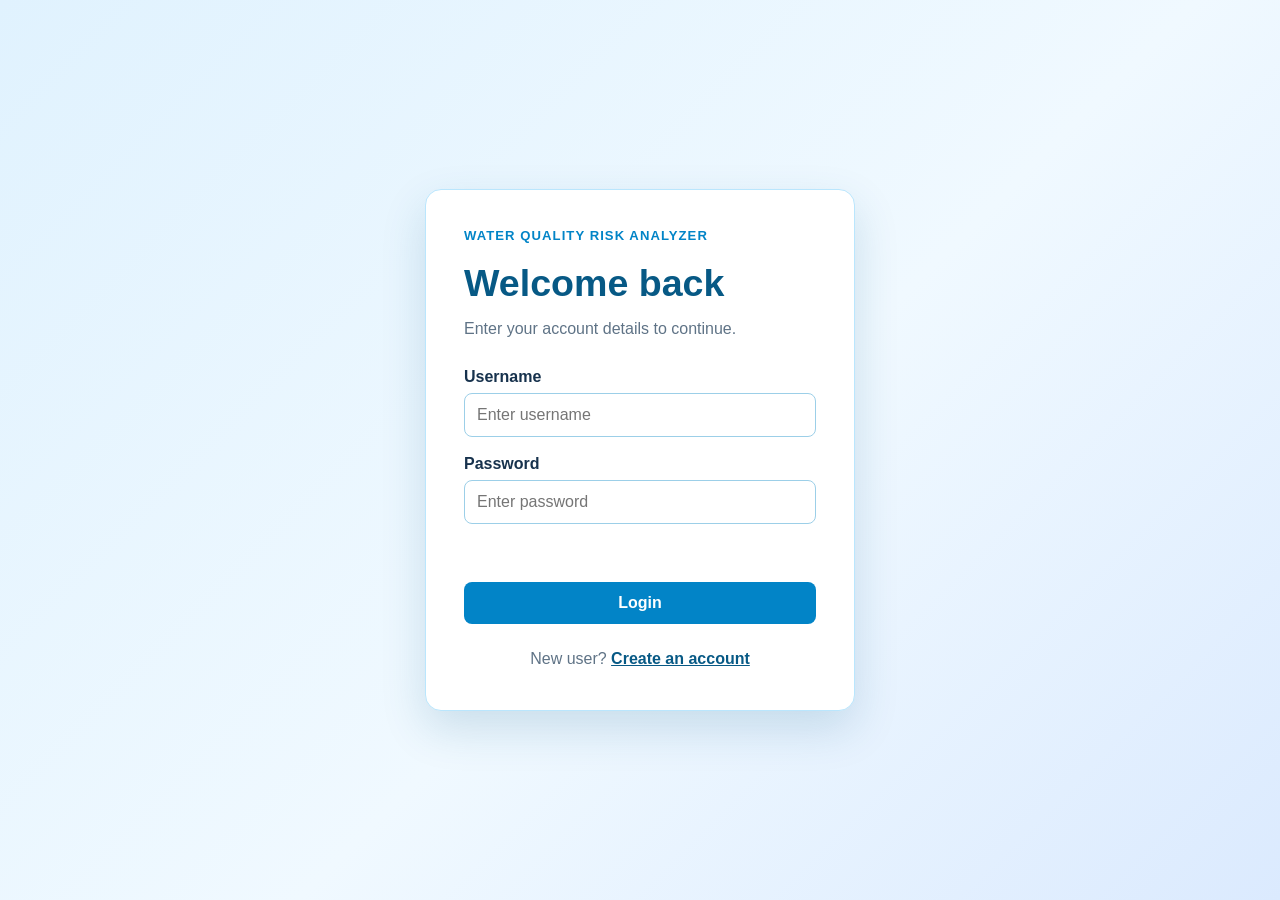
==== web/login.html @ 2e48d02b "feat: complete phase 3 web interface" ====
<!DOCTYPE html>
<html lang="en">
<head>
    <meta charset="UTF-8">
    <meta name="viewport" content="width=device-width, initial-scale=1.0">
    <title>Login | Water Quality Risk Analyzer</title>
    <link rel="stylesheet" href="css/style.css">
    <script src="js/validation.js" defer></script>
</head>
<body>
    <main class="page-container">
        <section class="form-card" aria-labelledby="login-title">
            <a class="brand" href="index.html">Water Quality Risk Analyzer</a>
            <h1 id="login-title">Welcome back</h1>
            <p class="form-description">Enter your account details to continue.</p>

            <form id="login-form" novalidate>
                <div class="form-group">
                    <label for="login-username">Username</label>
                    <input type="text" id="login-username" name="username" autocomplete="username" placeholder="Enter username">
                </div>
                <div class="form-group">
                    <label for="login-password">Password</label>
                    <input type="password" id="login-password" name="password" autocomplete="current-password" placeholder="Enter password">
                </div>
                <p id="login-message" class="form-message" role="alert" aria-live="polite"></p>
                <button type="submit" class="button">Login</button>
            </form>

            <p class="switch-page">New user? <a href="register.html">Create an account</a></p>
        </section>
    </main>
</body>
</html>
---- web/css/style.css ----
:root {
    --deep-water: #075985;
    --water-blue: #0284c7;
    --light-water: #e0f2fe;
    --ink: #17324d;
    --muted: #5f7386;
    --surface: #ffffff;
    --error: #b42318;
    --success: #087443;
}

* {
    box-sizing: border-box;
}

body {
    margin: 0;
    min-height: 100vh;
    color: var(--ink);
    background: linear-gradient(135deg, #e0f2fe 0%, #f0f9ff 55%, #dbeafe 100%);
    font-family: Arial, Helvetica, sans-serif;
}

.page-container,
.landing-page {
    display: grid;
    min-height: 100vh;
    place-items: center;
    padding: 24px;
}

.form-card,
.landing-card {
    width: min(100%, 430px);
    padding: 38px;
    background: var(--surface);
    border: 1px solid #bae6fd;
    border-radius: 16px;
    box-shadow: 0 18px 45px rgba(7, 89, 133, 0.16);
}

.landing-card {
    width: min(100%, 640px);
}

.brand,
.eyebrow {
    display: block;
    margin: 0 0 18px;
    color: var(--water-blue);
    font-size: 0.82rem;
    font-weight: 700;
    letter-spacing: 0.08em;
    text-decoration: none;
    text-transform: uppercase;
}

h1 {
    margin: 0;
    color: var(--deep-water);
    font-size: clamp(1.75rem, 4vw, 2.35rem);
    line-height: 1.2;
}

.form-description,
.intro,
.switch-page {
    color: var(--muted);
    line-height: 1.6;
}

.form-description {
    margin: 10px 0 26px;
}

.intro {
    margin: 16px 0 28px;
    font-size: 1.05rem;
}

.form-group {
    margin-bottom: 18px;
}

label {
    display: block;
    margin-bottom: 7px;
    font-weight: 700;
}

input {
    width: 100%;
    padding: 12px;
    color: var(--ink);
    border: 1px solid #9ccfe8;
    border-radius: 8px;
    font: inherit;
}

input:focus {
    outline: 3px solid #bae6fd;
    border-color: var(--water-blue);
}

.button {
    display: inline-block;
    width: 100%;
    padding: 12px 18px;
    color: #ffffff;
    background: var(--water-blue);
    border: 0;
    border-radius: 8px;
    cursor: pointer;
    font: inherit;
    font-weight: 700;
    text-align: center;
    text-decoration: none;
}

.button:hover,
.button:focus {
    background: var(--deep-water);
}

.landing-actions {
    display: flex;
    gap: 12px;
}

.landing-actions .button {
    width: auto;
}

.button-secondary {
    color: var(--deep-water);
    background: var(--light-water);
}

.button-secondary:hover,
.button-secondary:focus {
    color: #ffffff;
}

.form-message {
    min-height: 24px;
    margin: 0 0 16px;
    font-size: 0.92rem;
    font-weight: 700;
}

.form-message.error {
    color: var(--error);
}

.form-message.success {
    color: var(--success);
}

.switch-page {
    margin: 22px 0 0;
    text-align: center;
}

.switch-page a {
    color: var(--deep-water);
    font-weight: 700;
}

@media (max-width: 480px) {
    .form-card,
    .landing-card {
        padding: 28px 22px;
    }

    .landing-actions {
        flex-direction: column;
    }

    .landing-actions .button {
        width: 100%;
    }
}
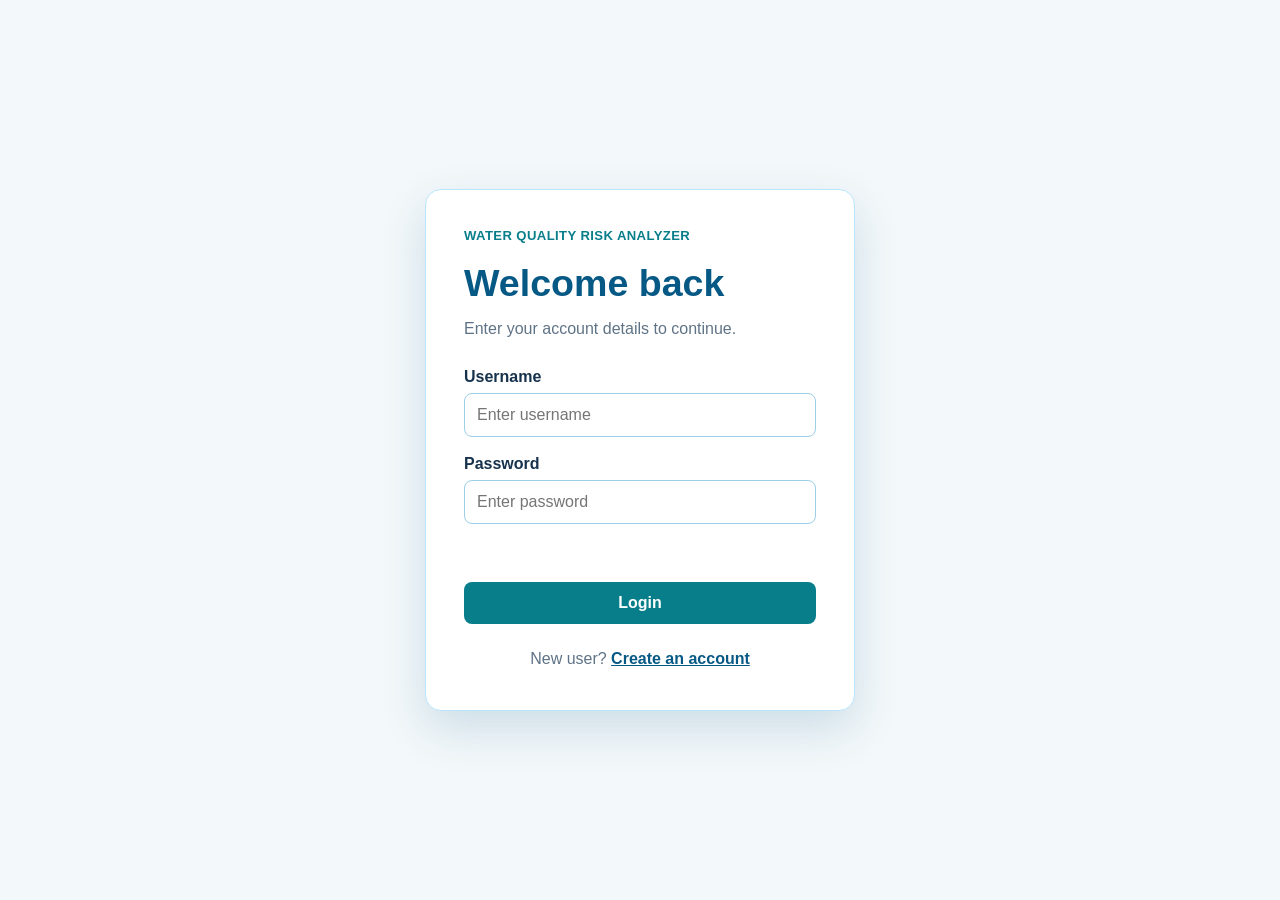
==== commit 164fb23b: "updated front end v1" ====
--- a/web/login.html
+++ b/web/login.html
@@ -5,6 +5,7 @@
     <meta name="viewport" content="width=device-width, initial-scale=1.0">
     <title>Login | Water Quality Risk Analyzer</title>
     <link rel="stylesheet" href="css/style.css">
+    <script src="js/app-navigation.js"></script>
     <script src="js/validation.js" defer></script>
 </head>
 <body>
@@ -14,7 +15,7 @@
             <h1 id="login-title">Welcome back</h1>
             <p class="form-description">Enter your account details to continue.</p>
 
-            <form id="login-form" novalidate>
+            <form id="login-form" action="login" method="post" novalidate>
                 <div class="form-group">
                     <label for="login-username">Username</label>
                     <input type="text" id="login-username" name="username" autocomplete="username" placeholder="Enter username">
--- a/web/css/style.css
+++ b/web/css/style.css
@@ -180,3 +180,261 @@
         width: 100%;
     }
 }
+
+.dashboard-card {
+    width: min(100%, 1040px);
+    padding: 36px;
+    background: var(--surface);
+    border: 1px solid #bae6fd;
+    border-radius: 16px;
+    box-shadow: 0 18px 45px rgba(7, 89, 133, 0.16);
+}
+
+.dashboard-header {
+    display: flex;
+    align-items: center;
+    justify-content: space-between;
+    gap: 16px;
+    margin-bottom: 24px;
+}
+
+.dashboard-header form {
+    margin: 0;
+}
+
+.dashboard-header .brand {
+    margin: 0;
+}
+
+.logout-button {
+    width: auto;
+}
+
+.analysis-grid {
+    display: grid;
+    grid-template-columns: repeat(2, minmax(0, 1fr));
+
+    column-gap: 20px;
+}
+
+fieldset {
+    margin: 0 0 22px;
+    padding: 20px;
+    border: 1px solid #cce5f2;
+    border-radius: 10px;
+}
+
+legend {
+    padding: 0 8px;
+    color: var(--deep-water);
+    font-weight: 700;
+}
+
+select {
+    width: 100%;
+    padding: 12px;
+    color: var(--ink);
+    background: #ffffff;
+    border: 1px solid #9ccfe8;
+    border-radius: 8px;
+    font: inherit;
+
+}
+
+select:focus {
+    outline: 3px solid #bae6fd;
+    border-color: var(--water-blue);
+}
+
+.scenario-panel {
+    margin: 18px 0 24px;
+    padding: 18px;
+    background: #f0f9ff;
+    border-radius: 10px;
+}
+
+.scenario-panel h2,
+.result-card h2 {
+    margin: 0 0 14px;
+    color: var(--deep-water);
+    font-size: 1.15rem;
+}
+
+.scenario-buttons {
+    display: flex;
+    flex-wrap: wrap;
+    gap: 10px;
+}
+
+.scenario-button {
+    padding: 9px 12px;
+    color: var(--deep-water);
+    background: #ffffff;
+    border: 1px solid #7fc8e8;
+    border-radius: 7px;
+    cursor: pointer;
+    font: inherit;
+    font-weight: 700;
+}
+
+.scenario-button:hover,
+.scenario-button:focus {
+
+    background: var(--light-water);
+}
+
+.helper-text {
+    min-height: 1em;
+    margin: 12px 0 0;
+    color: var(--muted);
+    font-size: 0.9rem;
+}
+
+.analyze-button {
+    width: auto;
+    min-width: 210px;
+    margin: 8px 0;
+}
+
+.disclaimer {
+
+    margin: 20px 0;
+    padding: 12px 14px;
+    color: #465b6e;
+    background: #f4f8fb;
+    border-left: 4px solid #67b7d6;
+    font-size: 0.9rem;
+    line-height: 1.55;
+}
+
+.score-card {
+    margin: 18px 0 30px;
+    padding: 22px;
+    text-align: center;
+    border-radius: 12px;
+}
+
+.score-card.safe { background: #e8f7ee; color: #14532d; }
+.score-card.moderate { background: #fff7dd; color: #854d0e; }
+.score-card.high { background: #fff0e5; color: #9a3412; }
+.score-card.critical { background: #feecec; color: #991b1b; }
+
+.score-label,
+.risk-level {
+    margin: 0;
+    font-weight: 700;
+}
+
+.score-value {
+    margin: 6px 0;
+    font-size: 3rem;
+    font-weight: 700;
+}
+
+.score-value span {
+    font-size: 1rem;
+}
+
+.table-wrap {
+    overflow-x: auto;
+}
+
+.results-table {
+    width: 100%;
+    border-collapse: collapse;
+    text-align: left;
+}
+
+.results-table th,
+.results-table td {
+    padding: 12px;
+    border-bottom: 1px solid #d9e7ef;
+    vertical-align: top;
+}
+
+.status-pill {
+    display: inline-block;
+    padding: 4px 9px;
+    border-radius: 999px;
+    font-size: 0.82rem;
+    font-weight: 700;
+}
+
+.status-pill.safe { color: #14532d; background: #dcfce7; }
+.status-pill.moderate { color: #854d0e; background: #fef3c7; }
+.status-pill.high { color: #9a3412; background: #ffedd5; }
+.status-pill.critical { color: #991b1b; background: #fee2e2; }
+.status-pill.information { color: #1e3a8a; background: #dbeafe; }
+
+@media (max-width: 640px) {
+
+    .dashboard-card {
+        padding: 25px 18px;
+    }
+
+    .analysis-grid {
+        grid-template-columns: 1fr;
+    }
+
+    fieldset {
+        padding: 15px;
+    }
+
+    .results-table th,
+    .results-table td {
+        padding: 9px 7px;
+    }
+
+    .dashboard-header {
+        align-items: flex-start;
+    }
+
+    .result-card .analyze-button {
+        width: 100%;
+    }
+}
+
+/* Dashboard refresh */
+body { background: #f3f8fa; }
+.dashboard-card { width: min(100%, 1180px); border: 0; border-radius: 22px; box-shadow: 0 16px 48px rgba(17, 65, 84, .09); }
+.dashboard-header { padding-bottom: 18px; border-bottom: 1px solid #e5eef2; }
+.brand { color: #087e8b; letter-spacing: .03em; }
+.dashboard-nav { display: flex; gap: 8px; margin: 22px 0; overflow-x: auto; }
+.dashboard-nav a { padding: 10px 14px; color: #526b78; border-radius: 9px; font-weight: 700; text-decoration: none; white-space: nowrap; }
+.dashboard-nav a:hover, .dashboard-nav .nav-current { color: #075985; background: #e7f6f5; }
+.welcome-banner { display: flex; align-items: center; justify-content: space-between; gap: 18px; padding: 28px; background: linear-gradient(115deg,#e0f5f2,#eef8fc 70%,#f4f9ff); border-radius: 16px; }
+.welcome-banner h1 { font-size: clamp(1.7rem,4vw,2.5rem); }
+.welcome-banner .eyebrow { margin-bottom: 8px; }
+.welcome-banner .form-description { margin: 8px 0 0; }
+.role-badge { padding: 9px 14px; color: #075985; background: #fff; border: 1px solid #cde6ea; border-radius: 999px; font-size: .9rem; font-weight: 700; white-space: nowrap; }
+.dashboard-summary { display: grid; grid-template-columns: repeat(3,minmax(0,1fr)); gap: 14px; margin: 20px 0; }
+.dashboard-summary article { display: flex; gap: 12px; padding: 18px; background: #fbfdfe; border: 1px solid #e1edf1; border-radius: 13px; }
+.summary-icon { display: grid; width: 38px; height: 38px; flex: 0 0 38px; place-items: center; color: #087e8b; background: #e3f4f1; border-radius: 11px; font-size: .8rem; font-weight: 800; }
+.dashboard-summary strong { color: #17324d; }
+.dashboard-summary p { margin: 6px 0 0; color: #647985; font-size: .9rem; line-height: 1.45; }
+.map-preview { display: grid; grid-template-columns: 1fr auto; gap: 16px; margin: 22px 0 28px; padding: 22px; background: #f8fbfc; border: 1px solid #dce9ed; border-radius: 15px; }
+.map-preview h2 { margin: 0 0 8px; color: #075985; }
+.map-preview p { max-width: 650px; margin: 0; color: #5f7386; line-height: 1.55; }
+.map-preview .eyebrow { margin: 0 0 8px; color: #087e8b; font-size: .76rem; }
+.map-legend { display: grid; align-content: center; gap: 9px; color: #526b78; font-size: .88rem; }
+.map-legend span { display: flex; align-items: center; gap: 8px; white-space: nowrap; }
+.legend-dot { width: 11px; height: 11px; border-radius: 50%; }
+.safe-dot { background: #32a879; } .moderate-dot { background: #e3aa39; } .critical-dot { background: #d75b57; }
+.map-preview .map-note { grid-column: 1/-1; padding-top: 12px; border-top: 1px solid #e1eaed; font-size: .83rem; }
+.section-heading { margin: 28px 0 4px; color: #075985; font-size: 1.4rem; }
+.scenario-panel { background: #f3f9fb; border: 1px solid #e1edf1; }
+fieldset { border-color: #dce9ed; }
+.button { background: #087e8b; }
+.button:hover,.button:focus { background: #075985; }
+@media(max-width:760px) { .dashboard-summary { grid-template-columns: 1fr; } .map-preview { grid-template-columns: 1fr; } .map-legend { display:flex; flex-wrap:wrap; } }
+@media(max-width:520px) { .welcome-banner { align-items:flex-start; flex-direction:column; padding:20px; } .dashboard-nav { margin:16px -4px; } }
+.landing-card { width:min(100%,820px); padding:clamp(28px,6vw,58px); border:0; border-radius:24px; box-shadow:0 24px 70px rgba(7,89,133,.13); }
+.landing-card h1 { max-width:620px; font-size:clamp(2.2rem,6vw,3.5rem); letter-spacing:-.04em; }
+.landing-highlights { display:grid; grid-template-columns:repeat(3,minmax(0,1fr)); gap:12px; margin:24px 0; }
+.landing-highlights article { display:grid; gap:8px; padding:16px; background:#f4fafb; border:1px solid #e1edf1; border-radius:12px; }
+.landing-highlights strong { color:#075985; }
+.landing-highlights span { color:#647985; font-size:.9rem; line-height:1.45; }
+.landing-card .disclaimer { border-radius:0 9px 9px 0; }
+.role-guidance { margin:16px 0; padding:17px 20px; color:#315b68; background:#f4faf9; border-left:4px solid #25a18e; border-radius:8px; }
+.role-guidance p { margin:6px 0 0; color:#5f7386; line-height:1.5; }
+@media(max-width:680px) { .landing-highlights { grid-template-columns:1fr; } }
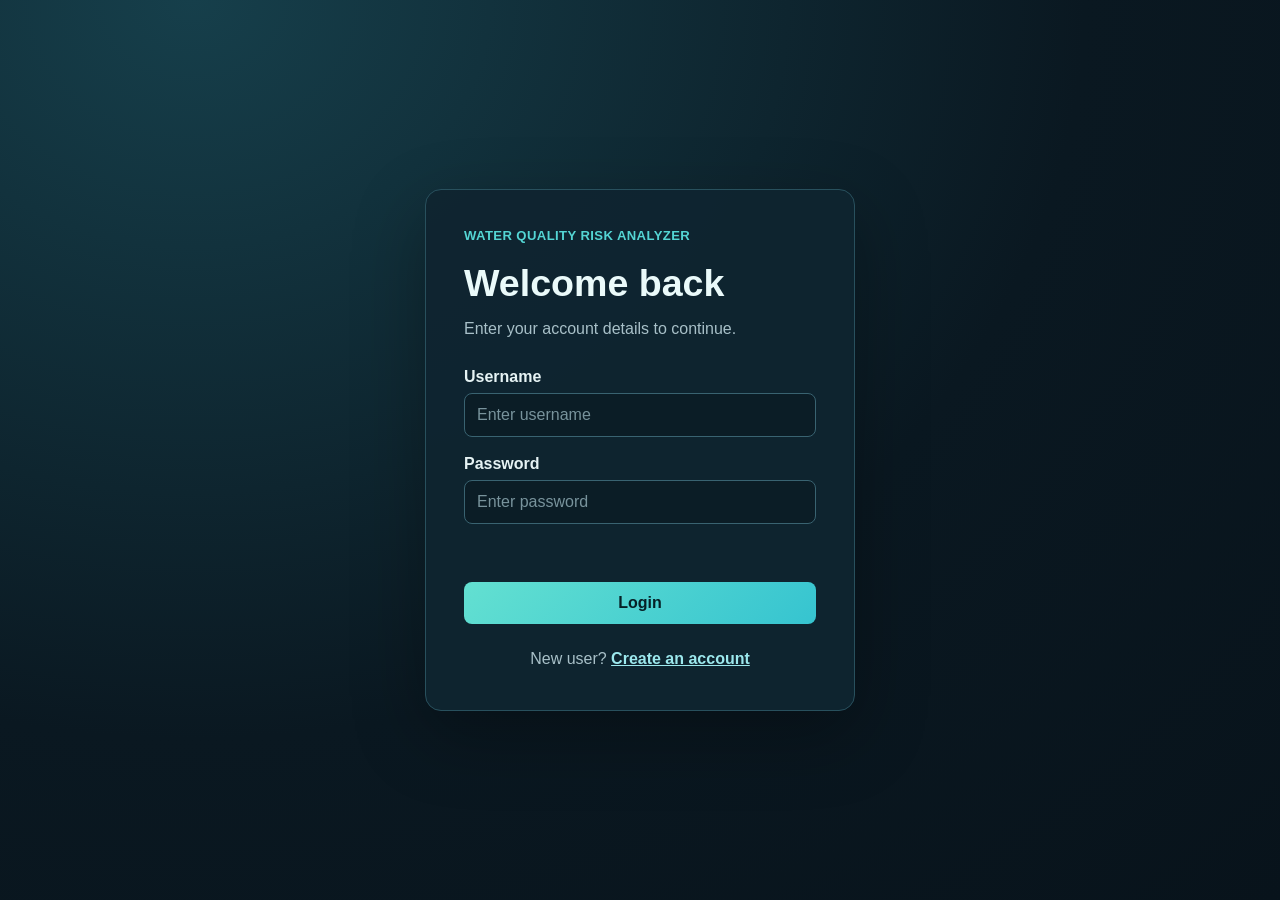
==== commit 769a5de9: "feat: add MySQL persistence and regional water map" ====
--- a/web/login.html
+++ b/web/login.html
@@ -4,7 +4,7 @@
     <meta charset="UTF-8">
     <meta name="viewport" content="width=device-width, initial-scale=1.0">
     <title>Login | Water Quality Risk Analyzer</title>
-    <link rel="stylesheet" href="css/style.css">
+    <link rel="stylesheet" href="css/style.css?v=20261012-water-theme-2">
     <script src="js/app-navigation.js"></script>
     <script src="js/validation.js" defer></script>
 </head>
--- a/web/css/style.css
+++ b/web/css/style.css
@@ -438,3 +438,110 @@
 .role-guidance { margin:16px 0; padding:17px 20px; color:#315b68; background:#f4faf9; border-left:4px solid #25a18e; border-radius:8px; }
 .role-guidance p { margin:6px 0 0; color:#5f7386; line-height:1.5; }
 @media(max-width:680px) { .landing-highlights { grid-template-columns:1fr; } }
+
+/* Deep-water visual theme */
+:root {
+    --deep-water: #9ce8ed;
+    --water-blue: #31c6ca;
+    --light-water: #193c49;
+    --ink: #e6f3f4;
+    --muted: #a5bdc5;
+    --surface: #102631;
+}
+body { color: var(--ink); background: radial-gradient(ellipse at 15% 0%, #163f4b 0%, #0a1821 58%, #08131b 100%); }
+.page-container,.landing-page { background: transparent; }
+.dashboard-card,.form-card,.landing-card { color:var(--ink); background:rgba(15,37,48,.97); border:1px solid #28505d; box-shadow:0 24px 72px rgba(0,0,0,.3); }
+h1,h2,h3 { color:#eafafa; }
+.brand,.eyebrow { color:#54d5d4; }
+.form-description,.intro,.switch-page,.dashboard-summary p { color:#a8c0c8; }
+input,select { color:#edf9fa; background:#0b1d26; border-color:#396371; }
+input::placeholder { color:#78939c; }
+input:focus,select:focus { outline:3px solid rgba(49,198,202,.2); border-color:#45d1d2; }
+.button { color:#062026; background:linear-gradient(135deg,#63e0d1,#36c4d0); }
+.button:hover,.button:focus { color:#041a1f; background:#8bf0df; }
+.button-secondary { color:#b8eeee; background:#173946; border:1px solid #326473; }
+.button-secondary:hover,.button-secondary:focus { color:#041a1f; }
+.dashboard-header { border-bottom-color:#254651; }
+.dashboard-nav a { color:#a9c3cb; }
+.dashboard-nav a:hover,.dashboard-nav .nav-current { color:#dffafa; background:#16414b; }
+.welcome-banner { background:linear-gradient(115deg,#153b45,#15313e 70%,#192a41); border:1px solid #2a525c; }
+.role-badge { color:#c7ffff; background:#153744; border-color:#34616b; }
+.dashboard-summary article,.landing-highlights article { background:#132e39; border-color:#294b57; }
+.dashboard-summary strong,.landing-highlights strong { color:#daf8f5; }
+.summary-icon { color:#71e3d2; background:#1b4a50; }
+.map-preview,.scenario-panel { background:#102a35; border-color:#294c58; }
+.map-preview h2,.section-heading { color:#c7f3f2; }
+.map-preview p,.landing-highlights span { color:#a5bdc5; }
+.role-guidance { color:#dcf8f4; background:#12343d; border-left-color:#42d5bd; }
+.role-guidance p { color:#aac3ca; }
+fieldset { border-color:#31515c; }
+legend { color:#bdeeed; }
+.disclaimer,.map-disclaimer { color:#b0c5ca; background:#122a34; border-left-color:#40bdc1; }
+.scenario-button { color:#d6f5f3; background:#15333e; border-color:#3b7680; }
+.scenario-button:hover,.scenario-button:focus { background:#1b4c57; }
+.results-table th,.results-table td { border-bottom-color:#294550; }
+.score-card.safe { color:#bff7d7; background:#164536; }
+.score-card.moderate { color:#ffe2a3; background:#493b20; }
+.score-card.high { color:#ffd0a8; background:#503021; }
+.score-card.critical { color:#ffc2ce; background:#4e2633; }
+.form-message.error { color:#ff9daa; }
+.form-message.success { color:#82e8b5; }
+
+/* Interactive regional map */
+.map-page-card { width:min(100%,1280px); }
+.map-intro { display:flex; align-items:center; justify-content:space-between; gap:18px; margin:22px 0; }
+.map-intro h1 { font-size:clamp(1.8rem,4vw,2.7rem); }
+.map-intro .form-description { margin-bottom:0; }
+.map-toolbar { display:flex; flex-wrap:wrap; gap:12px; margin-bottom:16px; padding:14px; background:#102a35; border:1px solid #294c58; border-radius:12px; }
+.map-toolbar label { min-width:170px; flex:1; margin:0; color:#bcd2d8; font-size:.88rem; }
+.map-toolbar select { display:block; margin-top:6px; }
+.map-layout { display:grid; grid-template-columns:minmax(0,1fr) 245px; gap:16px; }
+#india-water-map { min-height:530px; overflow:hidden; background:#142b35; border:1px solid #31515c; border-radius:15px; }
+.map-sidebar { display:flex; flex-direction:column; gap:16px; padding:20px; background:#102a35; border:1px solid #294c58; border-radius:15px; }
+.map-count { display:flex; align-items:baseline; gap:9px; color:#83e4d5; }
+.map-count span { font-size:2.5rem; font-weight:800; }
+.map-count small,.map-message { color:#a9c0c7; }
+.map-message { margin:0; line-height:1.5; }
+.map-legend { display:grid; gap:11px; color:#d3e4e7; font-size:.9rem; }
+.map-legend span { display:flex; align-items:center; gap:9px; }
+.high-dot { background:#ff8b5e; }
+.map-disclaimer { margin:0; padding:12px; border-radius:0 8px 8px 0; font-size:.85rem; line-height:1.5; }
+.map-sidebar .analyze-button { width:100%; min-width:0; margin-top:auto; }
+.map-back { width:auto; }
+.leaflet-container { font-family:Arial,Helvetica,sans-serif; }
+.leaflet-popup-content-wrapper,.leaflet-popup-tip { color:#e6f3f4; background:#102631; }
+.leaflet-popup-content { line-height:1.65; }
+.leaflet-control-zoom a { color:#173b45; }
+@media(max-width:850px) { .map-layout { grid-template-columns:1fr; } #india-water-map { min-height:430px; } .map-sidebar { display:grid; grid-template-columns:1fr 1fr; } .map-count,.map-sidebar .analyze-button { grid-column:1/-1; } }
+@media(max-width:560px) { .map-intro { align-items:flex-start; flex-direction:column; } .map-toolbar label { min-width:100%; } .map-sidebar { display:flex; } #india-water-map { min-height:380px; } }
+
+.share-map-option { display:flex; align-items:center; gap:10px; margin:10px 0 2px; color:#c5dde1; font-size:.92rem; font-weight:600; }
+.share-map-option input { width:18px; height:18px; flex:0 0 18px; margin:0; padding:0; accent-color:#39cec4; }
+.map-open-button { width:auto; margin-top:14px; }
+
+/* Exact sample location controls */
+.location-panel {
+    margin: 18px 0 14px;
+    padding: 18px;
+    background: #102a35;
+    border: 1px solid #294c58;
+    border-radius: 12px;
+}
+.location-heading {
+    display: flex;
+    align-items: center;
+    justify-content: space-between;
+    gap: 16px;
+}
+.location-heading strong { color: #dffafa; }
+.location-heading p { margin: 6px 0 0; color: #a5bdc5; line-height: 1.5; }
+.location-button { width: auto; flex: 0 0 auto; }
+.location-grid { margin-top: 14px; }
+.location-panel .form-group { margin-bottom: 0; }
+.location-panel .helper-text { margin-bottom: 0; }
+#india-water-map { height: min(68vh, 680px); min-height: 430px; }
+@media(max-width:680px) {
+    .location-heading { align-items: flex-start; flex-direction: column; }
+    .location-button { width: 100%; }
+    #india-water-map { height: 58vh; min-height: 380px; }
+}
